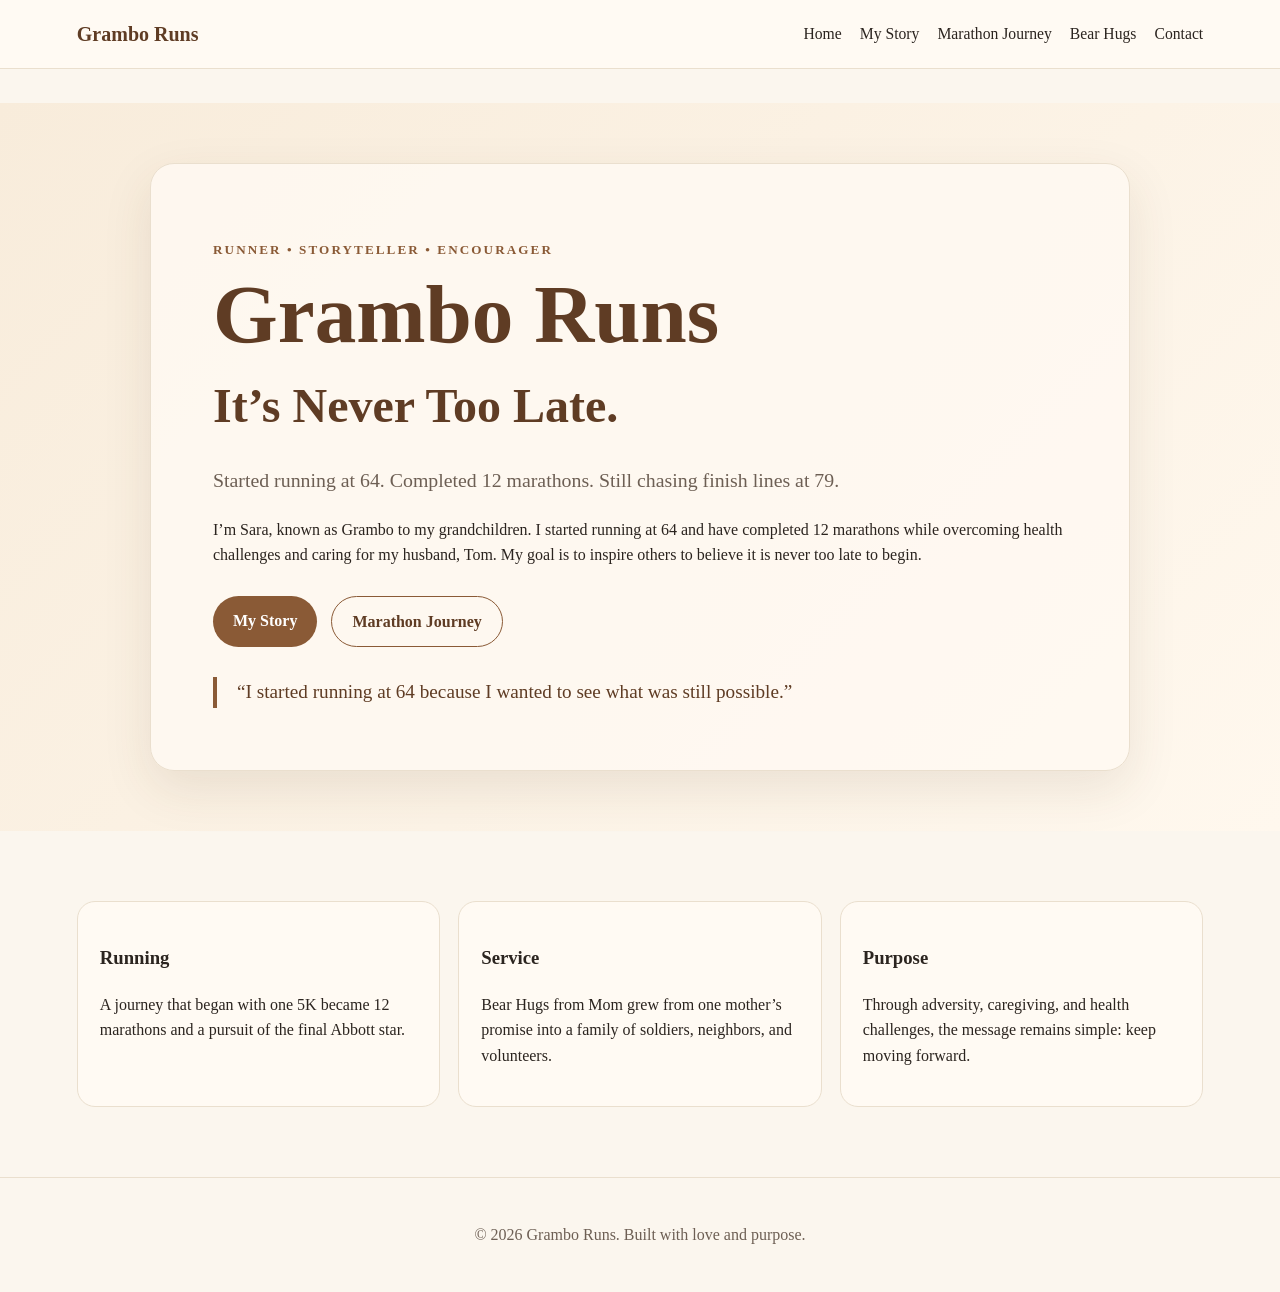
==== index.html @ eb4a025d "Add files via upload Initial site upload" ====
<!doctype html>
<html lang="en">
<head>
  <meta charset="utf-8" />
  <meta name="viewport" content="width=device-width, initial-scale=1" />
  <title>Grambo Runs | It's Never Too Late</title>
  <meta name="description" content="Grambo Runs shares Sara's journey from starting running at 64 to completing 12 marathons at 79, along with her story of resilience, service, healthy aging, and Bear Hugs from Mom." />
  <link rel="stylesheet" href="styles.css" />
</head>
<body>
  <header class="site-header">
    <a class="brand" href="index.html">Grambo Runs</a>
    <nav>
      <a href="index.html">Home</a>
      <a href="my-story.html">My Story</a>
      <a href="marathon-journey.html">Marathon Journey</a>
      <a href="bear-hugs.html">Bear Hugs</a>
      <a href="contact.html">Contact</a>
    </nav>
  </header>

  <main>
    <section class="hero">
      <div class="hero-card">
        <p class="eyebrow">Runner • Storyteller • Encourager</p>
        <h1>Grambo Runs</h1>
        <h2>It’s Never Too Late.</h2>
        <p class="subtitle">Started running at 64. Completed 12 marathons. Still chasing finish lines at 79.</p>
        <p>I’m Sara, known as Grambo to my grandchildren. I started running at 64 and have completed 12 marathons while overcoming health challenges and caring for my husband, Tom. My goal is to inspire others to believe it is never too late to begin.</p>
        <div class="buttons">
          <a class="button" href="my-story.html">My Story</a>
          <a class="button secondary" href="marathon-journey.html">Marathon Journey</a>
        </div>
        <blockquote>“I started running at 64 because I wanted to see what was still possible.”</blockquote>
      </div>
    </section>

    <section class="three-cards">
      <article>
        <h3>Running</h3>
        <p>A journey that began with one 5K became 12 marathons and a pursuit of the final Abbott star.</p>
      </article>
      <article>
        <h3>Service</h3>
        <p>Bear Hugs from Mom grew from one mother’s promise into a family of soldiers, neighbors, and volunteers.</p>
      </article>
      <article>
        <h3>Purpose</h3>
        <p>Through adversity, caregiving, and health challenges, the message remains simple: keep moving forward.</p>
      </article>
    </section>
  </main>

  <footer>
    <p>© <span id="year"></span> Grambo Runs. Built with love and purpose.</p>
  </footer>
  <script src="script.js"></script>
</body>
</html>
---- styles.css ----
:root {
  --bg: #fbf6ee;
  --paper: #fffaf3;
  --text: #2b241f;
  --muted: #6d5f54;
  --accent: #8a5a36;
  --accent-dark: #5f3c24;
  --line: #eadfce;
}

* { box-sizing: border-box; }
body {
  margin: 0;
  font-family: Georgia, 'Times New Roman', serif;
  color: var(--text);
  background: var(--bg);
  line-height: 1.6;
}

.site-header {
  display: flex;
  justify-content: space-between;
  align-items: center;
  padding: 18px 6vw;
  background: rgba(255, 250, 243, 0.92);
  border-bottom: 1px solid var(--line);
  position: sticky;
  top: 0;
}

.brand {
  font-weight: 700;
  color: var(--accent-dark);
  text-decoration: none;
  font-size: 1.25rem;
}

nav { display: flex; gap: 18px; flex-wrap: wrap; }
nav a {
  color: var(--text);
  text-decoration: none;
  font-size: 0.98rem;
}
nav a:hover { color: var(--accent); }

.hero {
  min-height: 78vh;
  display: grid;
  place-items: center;
  padding: 60px 6vw;
  background: linear-gradient(135deg, #f8ecdb, #fff8ee);
}

.hero-card, .page {
  width: min(980px, 100%);
  background: rgba(255, 250, 243, 0.86);
  padding: clamp(28px, 5vw, 62px);
  border: 1px solid var(--line);
  border-radius: 24px;
  box-shadow: 0 18px 50px rgba(83, 55, 33, 0.10);
}

.eyebrow {
  color: var(--accent);
  text-transform: uppercase;
  letter-spacing: 0.16em;
  font-size: 0.82rem;
  font-weight: 700;
}

h1 {
  font-size: clamp(2.5rem, 7vw, 5.2rem);
  line-height: 1;
  margin: 0 0 12px;
  color: var(--accent-dark);
}

h2 { color: var(--accent-dark); margin-top: 36px; }
.hero h2 {
  font-size: clamp(1.6rem, 4vw, 3rem);
  margin: 0 0 18px;
}

.subtitle, .lead {
  font-size: 1.24rem;
  color: var(--muted);
}

.buttons { display: flex; gap: 14px; flex-wrap: wrap; margin: 28px 0; }
.button {
  display: inline-block;
  background: var(--accent);
  color: white;
  text-decoration: none;
  padding: 12px 20px;
  border-radius: 999px;
  font-weight: 700;
}
.button.secondary {
  background: transparent;
  color: var(--accent-dark);
  border: 1px solid var(--accent);
}

blockquote {
  margin: 30px 0 0;
  padding-left: 20px;
  border-left: 4px solid var(--accent);
  font-size: 1.2rem;
  color: var(--accent-dark);
}

.three-cards, .race-grid {
  display: grid;
  grid-template-columns: repeat(auto-fit, minmax(230px, 1fr));
  gap: 18px;
  padding: 36px 6vw 70px;
}

.three-cards article, .race-grid article {
  background: var(--paper);
  border: 1px solid var(--line);
  border-radius: 18px;
  padding: 22px;
}

.page { margin: 48px auto; }
.page h1 { font-size: clamp(2.2rem, 5vw, 4rem); }
section { margin-top: 34px; }

footer {
  text-align: center;
  color: var(--muted);
  padding: 28px 6vw;
  border-top: 1px solid var(--line);
}

@media (max-width: 760px) {
  .site-header { align-items: flex-start; flex-direction: column; gap: 12px; }
  nav { gap: 12px; }
}
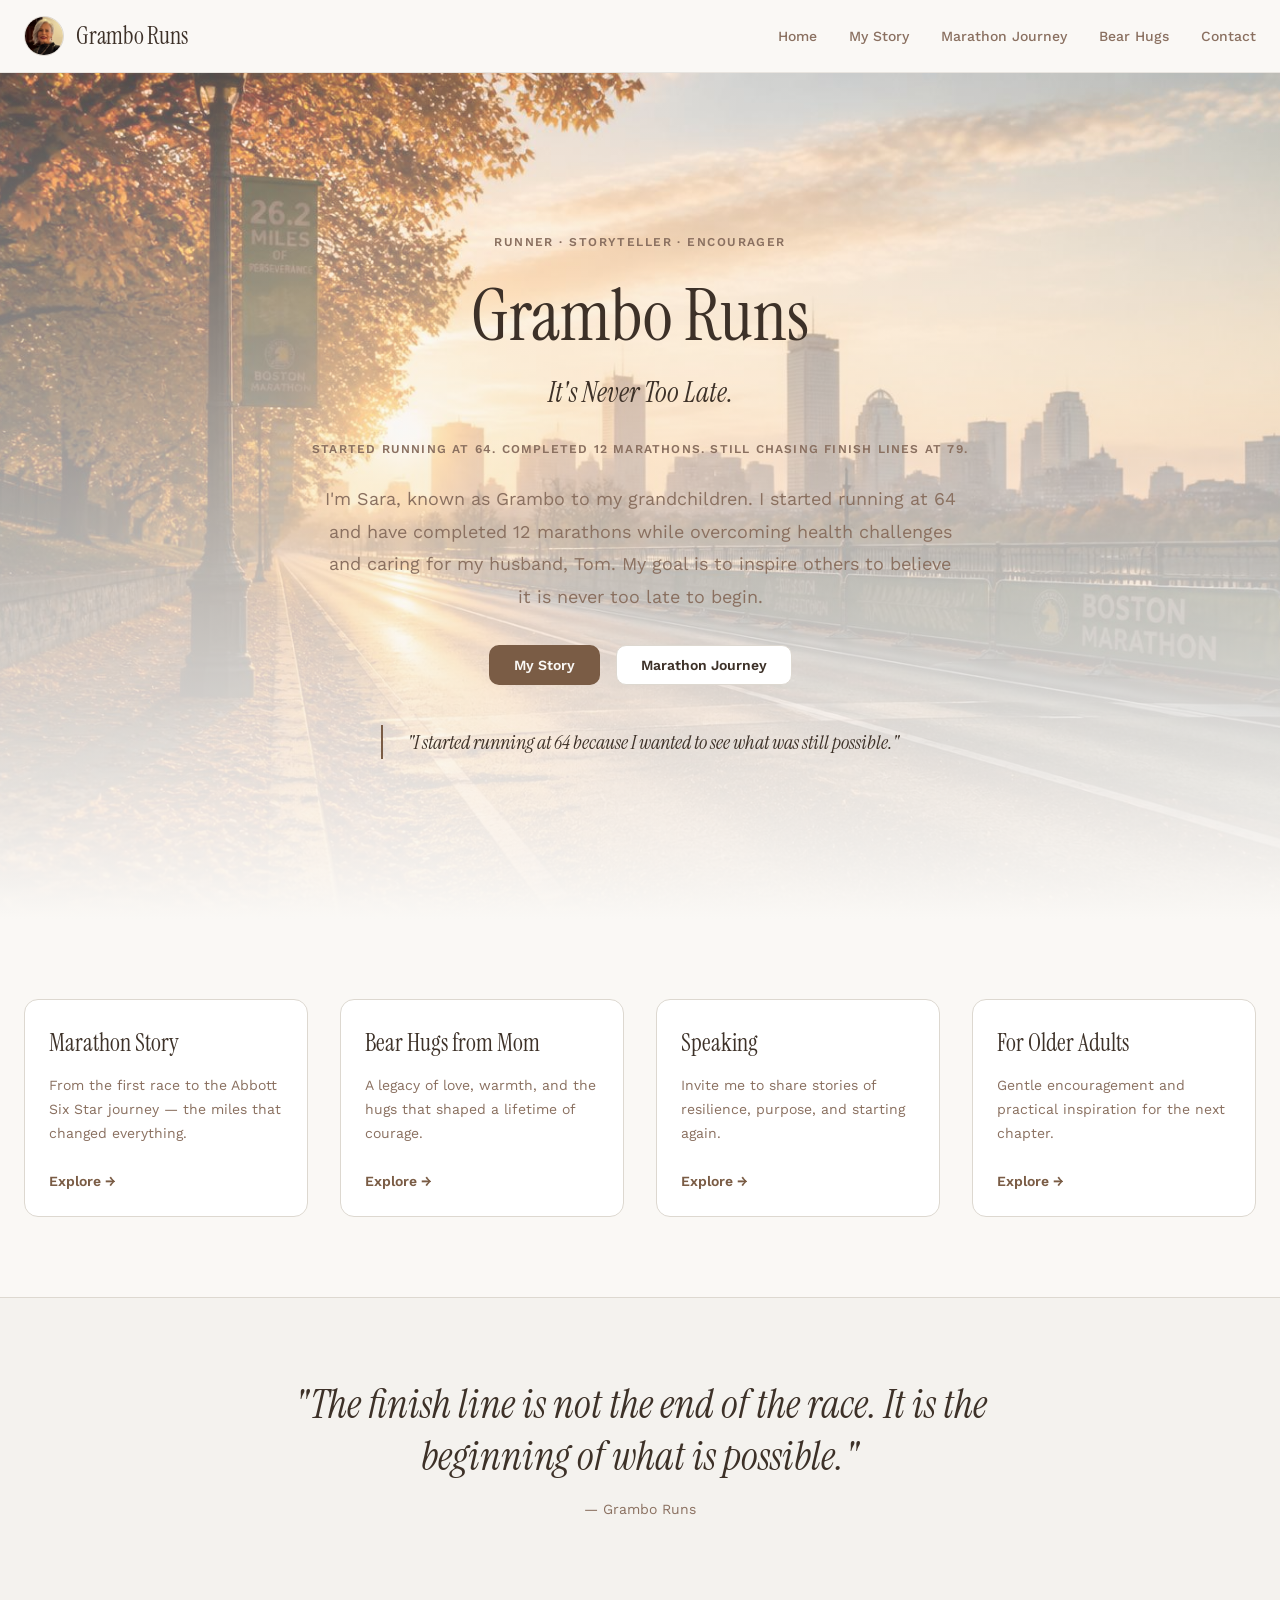
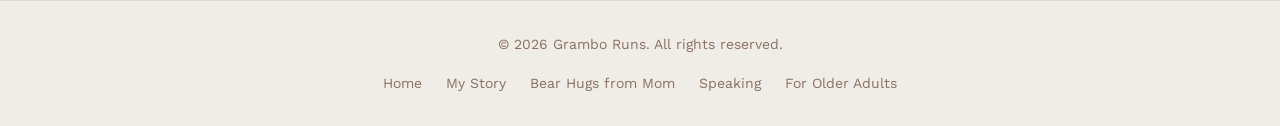
==== commit 66a7b2c0: "Add files via upload" ====
--- a/index.html
+++ b/index.html
@@ -1,59 +1,134 @@
-<!doctype html>
+<!DOCTYPE html>
 <html lang="en">
 <head>
   <meta charset="utf-8" />
   <meta name="viewport" content="width=device-width, initial-scale=1" />
-  <title>Grambo Runs | It's Never Too Late</title>
-  <meta name="description" content="Grambo Runs shares Sara's journey from starting running at 64 to completing 12 marathons at 79, along with her story of resilience, service, healthy aging, and Bear Hugs from Mom." />
+  <title>Grambo Runs — Runner, Storyteller, Encourager</title>
+  <meta name="description" content="A personal home for marathon stories, the Bear Hugs from Mom legacy, the Abbott Six Star journey, speaking opportunities, and encouragement for older adults." />
+  <meta property="og:title" content="Grambo Runs — Runner, Storyteller, Encourager" />
+  <meta property="og:description" content="A personal home for marathon stories, the Bear Hugs from Mom legacy, the Abbott Six Star journey, speaking opportunities, and encouragement for older adults." />
+  <meta property="og:type" content="website" />
+  <link rel="preconnect" href="https://fonts.googleapis.com" />
+  <link rel="preconnect" href="https://fonts.gstatic.com" crossorigin />
+  <link href="https://fonts.googleapis.com/css2?family=Instrument+Serif:ital@0;1&family=Work+Sans:ital,wght@0,400;0,500;0,600;0,700;1,400&display=swap" rel="stylesheet" />
   <link rel="stylesheet" href="styles.css" />
 </head>
 <body>
+
+<div class="page-wrapper">
+
+  <!-- HEADER -->
   <header class="site-header">
-    <a class="brand" href="index.html">Grambo Runs</a>
-    <nav>
-      <a href="index.html">Home</a>
-      <a href="my-story.html">My Story</a>
-      <a href="marathon-journey.html">Marathon Journey</a>
-      <a href="bear-hugs.html">Bear Hugs</a>
-      <a href="contact.html">Contact</a>
-    </nav>
+    <div class="header-inner">
+      <a href="index.html" class="site-logo">
+        <img src="assets/grambo-photo.jpg" alt="Grambo Runs" class="avatar" />
+        Grambo Runs
+      </a>
+      <nav class="site-nav desktop-nav" aria-label="Main navigation">
+        <a href="index.html">Home</a>
+        <a href="about.html">My Story</a>
+        <a href="about.html">Marathon Journey</a>
+        <a href="legacy.html">Bear Hugs</a>
+        <a href="speaking.html">Contact</a>
+      </nav>
+      <div class="mobile-nav mobile-nav-wrapper">
+        <button id="mobile-toggle" class="mobile-nav-toggle" aria-label="Open menu" aria-expanded="false" aria-controls="mobile-menu">
+          <svg class="icon-menu" xmlns="http://www.w3.org/2000/svg" width="24" height="24" viewBox="0 0 24 24" fill="none" stroke="currentColor" stroke-width="2" stroke-linecap="round" stroke-linejoin="round">
+            <line x1="3" y1="6" x2="21" y2="6"/><line x1="3" y1="12" x2="21" y2="12"/><line x1="3" y1="18" x2="21" y2="18"/>
+          </svg>
+          <svg class="icon-close" xmlns="http://www.w3.org/2000/svg" width="24" height="24" viewBox="0 0 24 24" fill="none" stroke="currentColor" stroke-width="2" stroke-linecap="round" stroke-linejoin="round">
+            <line x1="18" y1="6" x2="6" y2="18"/><line x1="6" y1="6" x2="18" y2="18"/>
+          </svg>
+        </button>
+        <nav id="mobile-menu" class="mobile-nav-menu" aria-label="Mobile navigation">
+          <a href="index.html">Home</a>
+          <a href="about.html">My Story</a>
+          <a href="about.html">Marathon Journey</a>
+          <a href="legacy.html">Bear Hugs</a>
+          <a href="speaking.html">Contact</a>
+        </nav>
+      </div>
+    </div>
   </header>
 
   <main>
+
+    <!-- HERO -->
     <section class="hero">
-      <div class="hero-card">
-        <p class="eyebrow">Runner • Storyteller • Encourager</p>
+      <div class="hero-bg">
+        <img src="assets/hero.jpg" alt="Golden-hour marathon road with city skyline in the distance" width="1440" height="900" loading="eager" />
+      </div>
+      <div class="hero-content">
+        <p class="hero-eyebrow">Runner · Storyteller · Encourager</p>
         <h1>Grambo Runs</h1>
-        <h2>It’s Never Too Late.</h2>
-        <p class="subtitle">Started running at 64. Completed 12 marathons. Still chasing finish lines at 79.</p>
-        <p>I’m Sara, known as Grambo to my grandchildren. I started running at 64 and have completed 12 marathons while overcoming health challenges and caring for my husband, Tom. My goal is to inspire others to believe it is never too late to begin.</p>
-        <div class="buttons">
-          <a class="button" href="my-story.html">My Story</a>
-          <a class="button secondary" href="marathon-journey.html">Marathon Journey</a>
+        <p class="hero-tagline">It's Never Too Late.</p>
+        <p class="hero-stats">Started running at 64. Completed 12 marathons. Still chasing finish lines at 79.</p>
+        <p class="hero-intro">
+          I'm Sara, known as Grambo to my grandchildren. I started running at 64 and have completed 12 marathons while overcoming health challenges and caring for my husband, Tom. My goal is to inspire others to believe it is never too late to begin.
+        </p>
+        <div class="hero-btns">
+          <a href="about.html" class="btn btn-primary">My Story</a>
+          <a href="about.html" class="btn btn-outline">Marathon Journey</a>
         </div>
-        <blockquote>“I started running at 64 because I wanted to see what was still possible.”</blockquote>
+        <blockquote class="hero-quote">
+          "I started running at 64 because I wanted to see what was still possible."
+        </blockquote>
       </div>
     </section>
 
-    <section class="three-cards">
-      <article>
-        <h3>Running</h3>
-        <p>A journey that began with one 5K became 12 marathons and a pursuit of the final Abbott star.</p>
-      </article>
-      <article>
-        <h3>Service</h3>
-        <p>Bear Hugs from Mom grew from one mother’s promise into a family of soldiers, neighbors, and volunteers.</p>
-      </article>
-      <article>
-        <h3>Purpose</h3>
-        <p>Through adversity, caregiving, and health challenges, the message remains simple: keep moving forward.</p>
-      </article>
+    <!-- HIGHLIGHT CARDS -->
+    <section class="highlights">
+      <div class="highlights-grid">
+        <a href="about.html" class="highlight-card">
+          <h3>Marathon Story</h3>
+          <p>From the first race to the Abbott Six Star journey — the miles that changed everything.</p>
+          <span class="highlight-card-arrow">Explore →</span>
+        </a>
+        <a href="legacy.html" class="highlight-card">
+          <h3>Bear Hugs from Mom</h3>
+          <p>A legacy of love, warmth, and the hugs that shaped a lifetime of courage.</p>
+          <span class="highlight-card-arrow">Explore →</span>
+        </a>
+        <a href="speaking.html" class="highlight-card">
+          <h3>Speaking</h3>
+          <p>Invite me to share stories of resilience, purpose, and starting again.</p>
+          <span class="highlight-card-arrow">Explore →</span>
+        </a>
+        <a href="encourage.html" class="highlight-card">
+          <h3>For Older Adults</h3>
+          <p>Gentle encouragement and practical inspiration for the next chapter.</p>
+          <span class="highlight-card-arrow">Explore →</span>
+        </a>
+      </div>
     </section>
+
+    <!-- CLOSING QUOTE / CTA -->
+    <section class="cta-band">
+      <div class="cta-band-inner">
+        <blockquote>
+          "The finish line is not the end of the race. It is the beginning of what is possible."
+        </blockquote>
+        <cite>— Grambo Runs</cite>
+      </div>
+    </section>
+
   </main>
 
-  <footer>
-    <p>© <span id="year"></span> Grambo Runs. Built with love and purpose.</p>
+  <!-- FOOTER -->
+  <footer class="site-footer">
+    <p>&copy; <span id="yr"></span> Grambo Runs. All rights reserved.</p>
+    <nav aria-label="Footer navigation">
+      <a href="index.html">Home</a>
+      <a href="about.html">My Story</a>
+      <a href="legacy.html">Bear Hugs from Mom</a>
+      <a href="speaking.html">Speaking</a>
+      <a href="encourage.html">For Older Adults</a>
+    </nav>
   </footer>
-  <script src="script.js"></script>
+
+</div>
+
+<script src="nav.js"></script>
+<script>document.getElementById('yr').textContent = new Date().getFullYear();</script>
 </body>
 </html>
--- a/styles.css
+++ b/styles.css
@@ -1,141 +1,551 @@
+/* ============================================================
+   Grambo Runs — Warm Editorial Design System
+   ============================================================ */
+
+@import url('https://fonts.googleapis.com/css2?family=Instrument+Serif:ital@0;1&family=Work+Sans:ital,wght@0,400;0,500;0,600;0,700;1,400&display=swap');
+
 :root {
-  --bg: #fbf6ee;
-  --paper: #fffaf3;
-  --text: #2b241f;
-  --muted: #6d5f54;
-  --accent: #8a5a36;
-  --accent-dark: #5f3c24;
-  --line: #eadfce;
-}
-
-* { box-sizing: border-box; }
+  --radius: 0.625rem;
+  --background:         #faf8f5;
+  --foreground:         #3d3128;
+  --card:               #ffffff;
+  --card-foreground:    #3d3128;
+  --primary:            #7a5c45;
+  --primary-foreground: #faf8f5;
+  --secondary:          #f0ede8;
+  --secondary-foreground:#5c4a3b;
+  --muted:              #f0ede8;
+  --muted-foreground:   #8a7060;
+  --accent:             #6b8f6b;
+  --accent-foreground:  #faf8f5;
+  --border:             #ddd8d0;
+  --input:              #ddd8d0;
+  --ring:               #8a6850;
+  --font-serif:         'Instrument Serif', Georgia, ui-serif, serif;
+  --font-sans:          'Work Sans', ui-sans-serif, system-ui, sans-serif;
+}
+
+*, *::before, *::after { box-sizing: border-box; margin: 0; padding: 0; }
+
+html { scroll-behavior: smooth; }
+
 body {
-  margin: 0;
-  font-family: Georgia, 'Times New Roman', serif;
-  color: var(--text);
-  background: var(--bg);
+  background-color: var(--background);
+  color: var(--foreground);
+  font-family: var(--font-sans);
   line-height: 1.6;
-}
-
+  min-height: 100vh;
+  display: flex;
+  flex-direction: column;
+}
+
+img { max-width: 100%; display: block; }
+a  { color: inherit; text-decoration: none; }
+
+h1, h2, h3, h4, h5, h6 { font-family: var(--font-serif); }
+
+/* ---- Layout ---- */
+.page-wrapper { display: flex; flex-direction: column; min-height: 100vh; }
+main { flex: 1; }
+
+/* ============================================================
+   HEADER
+   ============================================================ */
 .site-header {
-  display: flex;
-  justify-content: space-between;
-  align-items: center;
-  padding: 18px 6vw;
-  background: rgba(255, 250, 243, 0.92);
-  border-bottom: 1px solid var(--line);
   position: sticky;
   top: 0;
-}
-
-.brand {
+  z-index: 50;
+  border-bottom: 1px solid color-mix(in srgb, var(--border) 60%, transparent);
+  background: color-mix(in srgb, var(--background) 90%, transparent);
+  backdrop-filter: blur(8px);
+  -webkit-backdrop-filter: blur(8px);
+}
+
+.header-inner {
+  max-width: 88rem;
+  margin: 0 auto;
+  padding: 1rem 1.5rem;
+  display: flex;
+  align-items: center;
+  justify-content: space-between;
+  gap: 1rem;
+}
+
+.site-logo {
+  display: flex;
+  align-items: center;
+  gap: 0.75rem;
+  font-family: var(--font-serif);
+  font-size: 1.5rem;
+  font-weight: 500;
+  letter-spacing: -0.01em;
+  color: var(--foreground);
+}
+
+.avatar {
+  width: 2.5rem;
+  height: 2.5rem;
+  border-radius: 50%;
+  border: 1px solid var(--border);
+  object-fit: cover;
+  flex-shrink: 0;
+}
+
+.site-nav { display: flex; gap: 2rem; }
+
+.site-nav a {
+  font-size: 0.875rem;
+  font-weight: 500;
+  color: var(--muted-foreground);
+  transition: color 0.15s;
+}
+
+.site-nav a:hover,
+.site-nav a.active { color: var(--foreground); }
+
+/* Mobile nav */
+.mobile-nav { display: none; }
+
+.mobile-nav-toggle {
+  background: none;
+  border: none;
+  cursor: pointer;
+  padding: 0.5rem;
+  color: var(--muted-foreground);
+  border-radius: 0.375rem;
+  transition: color 0.15s;
+}
+.mobile-nav-toggle:hover { color: var(--foreground); }
+
+.mobile-nav-toggle svg { display: block; }
+.mobile-nav-toggle .icon-close { display: none; }
+.mobile-nav-toggle.open .icon-menu { display: none; }
+.mobile-nav-toggle.open .icon-close { display: block; }
+
+.mobile-nav-menu {
+  display: none;
+  position: absolute;
+  right: 1.5rem;
+  top: calc(100% + 0.5rem);
+  width: 12rem;
+  background: var(--card);
+  border: 1px solid var(--border);
+  border-radius: 0.5rem;
+  padding: 0.5rem;
+  box-shadow: 0 4px 12px rgba(0,0,0,0.1);
+}
+.mobile-nav-menu.open { display: block; }
+.mobile-nav-menu a {
+  display: block;
+  padding: 0.5rem 0.75rem;
+  font-size: 0.875rem;
+  font-weight: 500;
+  color: var(--card-foreground);
+  border-radius: 0.375rem;
+  transition: background 0.15s;
+}
+.mobile-nav-menu a:hover { background: var(--secondary); }
+
+.mobile-nav-wrapper { position: relative; }
+
+@media (max-width: 767px) {
+  .desktop-nav { display: none !important; }
+  .mobile-nav { display: block; }
+}
+
+/* ============================================================
+   FOOTER
+   ============================================================ */
+.site-footer {
+  border-top: 1px solid var(--border);
+  background: var(--secondary);
+  padding: 2rem 1.5rem;
+  text-align: center;
+}
+.site-footer p {
+  font-size: 0.875rem;
+  color: var(--muted-foreground);
+}
+.site-footer nav {
+  display: flex;
+  flex-wrap: wrap;
+  justify-content: center;
+  gap: 1.5rem;
+  margin-top: 1rem;
+}
+.site-footer nav a {
+  font-size: 0.875rem;
+  color: var(--muted-foreground);
+  transition: color 0.15s;
+}
+.site-footer nav a:hover { color: var(--foreground); }
+
+/* ============================================================
+   BUTTONS
+   ============================================================ */
+.btn {
+  display: inline-flex;
+  align-items: center;
+  justify-content: center;
+  border-radius: var(--radius);
+  padding: 0.75rem 1.5rem;
+  font-size: 0.875rem;
+  font-weight: 600;
+  cursor: pointer;
+  transition: background 0.15s, border-color 0.15s, transform 0.15s;
+  text-decoration: none;
+  border: 1px solid transparent;
+  line-height: 1;
+}
+.btn-primary {
+  background: var(--primary);
+  color: var(--primary-foreground);
+}
+.btn-primary:hover { background: color-mix(in srgb, var(--primary) 85%, #000); }
+
+.btn-outline {
+  background: var(--card);
+  color: var(--card-foreground);
+  border-color: var(--border);
+}
+.btn-outline:hover { background: var(--secondary); }
+
+/* ============================================================
+   HERO — Home Page
+   ============================================================ */
+.hero {
+  position: relative;
+  overflow: hidden;
+}
+
+.hero-bg {
+  position: absolute;
+  inset: 0;
+}
+
+.hero-bg img {
+  width: 100%;
+  height: 100%;
+  object-fit: cover;
+}
+
+.hero-bg::after {
+  content: '';
+  position: absolute;
+  inset: 0;
+  background: linear-gradient(
+    to bottom,
+    rgba(250,248,245,0.3) 0%,
+    rgba(250,248,245,0.6) 40%,
+    rgba(250,248,245,1) 100%
+  );
+}
+
+.hero-content {
+  position: relative;
+  max-width: 56rem;
+  margin: 0 auto;
+  padding: 6rem 1.5rem;
+  text-align: center;
+  display: flex;
+  flex-direction: column;
+  align-items: center;
+}
+
+@media (min-width: 768px) {
+  .hero-content { padding: 10rem 1.5rem; }
+}
+
+.hero-eyebrow {
+  font-size: 0.75rem;
+  font-weight: 600;
+  letter-spacing: 0.12em;
+  text-transform: uppercase;
+  color: var(--muted-foreground);
+}
+
+.hero h1 {
+  margin-top: 1.5rem;
+  font-size: clamp(3rem, 8vw, 4.5rem);
+  font-weight: 500;
+  line-height: 1.1;
+  color: var(--foreground);
+}
+
+.hero-tagline {
+  margin-top: 1rem;
+  font-family: var(--font-serif);
+  font-size: clamp(1.25rem, 3vw, 1.75rem);
+  font-style: italic;
+  color: var(--foreground);
+}
+
+.hero-stats {
+  margin-top: 1.5rem;
+  font-size: 0.75rem;
+  font-weight: 600;
+  letter-spacing: 0.1em;
+  text-transform: uppercase;
+  color: var(--muted-foreground);
+}
+
+.hero p.hero-intro {
+  margin-top: 1.5rem;
+  max-width: 40rem;
+  font-size: 1.125rem;
+  line-height: 1.8;
+  color: var(--muted-foreground);
+}
+
+.hero-btns {
+  margin-top: 2rem;
+  display: flex;
+  flex-wrap: wrap;
+  justify-content: center;
+  gap: 1rem;
+}
+
+.hero-quote {
+  margin-top: 2.5rem;
+  max-width: 36rem;
+  border-left: 2px solid var(--primary);
+  padding-left: 1.5rem;
+  text-align: left;
+  font-family: var(--font-serif);
+  font-size: 1.25rem;
+  font-style: italic;
+  line-height: 1.7;
+  color: var(--foreground);
+}
+
+/* ============================================================
+   HIGHLIGHT CARDS — Home Page
+   ============================================================ */
+.highlights {
+  max-width: 88rem;
+  margin: 0 auto;
+  padding: 5rem 1.5rem;
+}
+
+.highlights-grid {
+  display: grid;
+  gap: 2rem;
+  grid-template-columns: 1fr;
+}
+
+@media (min-width: 768px) {
+  .highlights-grid { grid-template-columns: repeat(2, 1fr); }
+}
+@media (min-width: 1024px) {
+  .highlights-grid { grid-template-columns: repeat(4, 1fr); }
+}
+
+.highlight-card {
+  display: flex;
+  flex-direction: column;
+  border: 1px solid var(--border);
+  background: var(--card);
+  border-radius: calc(var(--radius) + 4px);
+  padding: 1.5rem;
+  text-decoration: none;
+  transition: transform 0.2s, box-shadow 0.2s;
+  color: var(--card-foreground);
+}
+.highlight-card:hover {
+  transform: translateY(-4px);
+  box-shadow: 0 8px 24px rgba(0,0,0,0.1);
+}
+.highlight-card h3 {
+  font-family: var(--font-serif);
+  font-size: 1.5rem;
+  font-weight: 500;
+}
+.highlight-card p {
+  margin-top: 0.75rem;
+  font-size: 0.875rem;
+  line-height: 1.7;
+  color: var(--muted-foreground);
+}
+.highlight-card-arrow {
+  margin-top: auto;
+  padding-top: 1.5rem;
+  font-size: 0.875rem;
+  font-weight: 600;
+  color: var(--primary);
+}
+.highlight-card:hover .highlight-card-arrow { text-decoration: underline; }
+
+/* ============================================================
+   CLOSING CTA BAND — Home Page
+   ============================================================ */
+.cta-band {
+  border-top: 1px solid var(--border);
+  background: color-mix(in srgb, var(--secondary) 50%, transparent);
+}
+.cta-band-inner {
+  max-width: 56rem;
+  margin: 0 auto;
+  padding: 5rem 1.5rem;
+  text-align: center;
+}
+.cta-band blockquote {
+  font-family: var(--font-serif);
+  font-size: clamp(1.5rem, 4vw, 2.5rem);
+  font-weight: 500;
+  font-style: italic;
+  line-height: 1.3;
+  color: var(--foreground);
+}
+.cta-band cite {
+  display: block;
+  margin-top: 1rem;
+  font-size: 0.875rem;
+  font-style: normal;
+  color: var(--muted-foreground);
+}
+
+/* ============================================================
+   INTERIOR PAGE LAYOUT
+   ============================================================ */
+.page-content {
+  max-width: 48rem;
+  margin: 0 auto;
+  padding: 4rem 1.5rem 6rem;
+}
+@media (min-width: 768px) {
+  .page-content { padding: 6rem 1.5rem 8rem; }
+}
+
+.page-eyebrow {
+  font-size: 0.75rem;
+  font-weight: 600;
+  letter-spacing: 0.12em;
+  text-transform: uppercase;
+  color: var(--muted-foreground);
+}
+
+.page-content h1 {
+  margin-top: 1rem;
+  font-size: clamp(2.5rem, 6vw, 3.75rem);
+  font-weight: 500;
+  line-height: 1.15;
+  color: var(--foreground);
+}
+
+.prose {
+  margin-top: 2.5rem;
+}
+
+.prose p,
+.prose li {
+  font-size: 1.125rem;
+  line-height: 1.8;
+  color: var(--foreground);
+}
+
+.prose p + p { margin-top: 1.5rem; }
+
+.prose h2 {
+  margin-top: 3rem;
+  font-size: 1.5rem;
+  font-weight: 500;
+  color: var(--foreground);
+}
+
+.prose ul {
+  list-style-type: disc;
+  padding-left: 1.5rem;
+  margin-top: 1rem;
+}
+
+.prose ul li + li { margin-top: 0.75rem; }
+
+.prose blockquote {
+  padding-left: 1.5rem;
+  border-left: 2px solid var(--primary);
+  font-family: var(--font-serif);
+  font-size: 1.25rem;
+  font-style: italic;
+  color: var(--foreground);
+  margin-top: 1.5rem;
+}
+
+/* Profile photo */
+.profile-photo {
+  margin-top: 2rem;
+  width: 12rem;
+  height: 12rem;
+  border-radius: 1rem;
+  object-fit: cover;
+  border: 1px solid var(--border);
+}
+@media (min-width: 768px) {
+  .profile-photo { width: 14rem; height: 14rem; }
+}
+
+/* Card panel inside prose */
+.prose-card {
+  margin-top: 3rem;
+  border: 1px solid var(--border);
+  background: var(--card);
+  border-radius: calc(var(--radius) + 4px);
+  padding: 2rem;
+}
+.prose-card h3 {
+  font-family: var(--font-serif);
+  font-size: 1.5rem;
+  font-weight: 500;
+  color: var(--card-foreground);
+}
+.prose-card p {
+  margin-top: 0.75rem;
+  color: var(--muted-foreground);
+  font-size: 1rem;
+  line-height: 1.7;
+}
+.prose-card .btn { margin-top: 1.5rem; }
+
+/* Accent pull-quote panel */
+.pull-quote-panel {
+  margin-top: 3rem;
+  border: 1px solid var(--border);
+  background: color-mix(in srgb, var(--accent) 10%, transparent);
+  border-radius: calc(var(--radius) + 4px);
+  padding: 2rem;
+}
+.pull-quote-panel p {
+  font-family: var(--font-serif);
+  font-size: 1.5rem;
+  font-weight: 500;
+  font-style: italic;
+  color: var(--foreground);
+  line-height: 1.4;
+}
+
+/* ============================================================
+   404 PAGE
+   ============================================================ */
+.not-found {
+  display: flex;
+  min-height: 80vh;
+  align-items: center;
+  justify-content: center;
+  padding: 2rem;
+  text-align: center;
+}
+.not-found h1 {
+  font-size: 5rem;
   font-weight: 700;
-  color: var(--accent-dark);
-  text-decoration: none;
+  color: var(--foreground);
+}
+.not-found h2 {
+  margin-top: 1rem;
   font-size: 1.25rem;
-}
-
-nav { display: flex; gap: 18px; flex-wrap: wrap; }
-nav a {
-  color: var(--text);
-  text-decoration: none;
-  font-size: 0.98rem;
-}
-nav a:hover { color: var(--accent); }
-
-.hero {
-  min-height: 78vh;
-  display: grid;
-  place-items: center;
-  padding: 60px 6vw;
-  background: linear-gradient(135deg, #f8ecdb, #fff8ee);
-}
-
-.hero-card, .page {
-  width: min(980px, 100%);
-  background: rgba(255, 250, 243, 0.86);
-  padding: clamp(28px, 5vw, 62px);
-  border: 1px solid var(--line);
-  border-radius: 24px;
-  box-shadow: 0 18px 50px rgba(83, 55, 33, 0.10);
-}
-
-.eyebrow {
-  color: var(--accent);
-  text-transform: uppercase;
-  letter-spacing: 0.16em;
-  font-size: 0.82rem;
-  font-weight: 700;
-}
-
-h1 {
-  font-size: clamp(2.5rem, 7vw, 5.2rem);
-  line-height: 1;
-  margin: 0 0 12px;
-  color: var(--accent-dark);
-}
-
-h2 { color: var(--accent-dark); margin-top: 36px; }
-.hero h2 {
-  font-size: clamp(1.6rem, 4vw, 3rem);
-  margin: 0 0 18px;
-}
-
-.subtitle, .lead {
-  font-size: 1.24rem;
-  color: var(--muted);
-}
-
-.buttons { display: flex; gap: 14px; flex-wrap: wrap; margin: 28px 0; }
-.button {
-  display: inline-block;
-  background: var(--accent);
-  color: white;
-  text-decoration: none;
-  padding: 12px 20px;
-  border-radius: 999px;
-  font-weight: 700;
-}
-.button.secondary {
-  background: transparent;
-  color: var(--accent-dark);
-  border: 1px solid var(--accent);
-}
-
-blockquote {
-  margin: 30px 0 0;
-  padding-left: 20px;
-  border-left: 4px solid var(--accent);
-  font-size: 1.2rem;
-  color: var(--accent-dark);
-}
-
-.three-cards, .race-grid {
-  display: grid;
-  grid-template-columns: repeat(auto-fit, minmax(230px, 1fr));
-  gap: 18px;
-  padding: 36px 6vw 70px;
-}
-
-.three-cards article, .race-grid article {
-  background: var(--paper);
-  border: 1px solid var(--line);
-  border-radius: 18px;
-  padding: 22px;
-}
-
-.page { margin: 48px auto; }
-.page h1 { font-size: clamp(2.2rem, 5vw, 4rem); }
-section { margin-top: 34px; }
-
-footer {
-  text-align: center;
-  color: var(--muted);
-  padding: 28px 6vw;
-  border-top: 1px solid var(--line);
-}
-
-@media (max-width: 760px) {
-  .site-header { align-items: flex-start; flex-direction: column; gap: 12px; }
-  nav { gap: 12px; }
-}
+  font-weight: 600;
+}
+.not-found p {
+  margin-top: 0.5rem;
+  font-size: 0.875rem;
+  color: var(--muted-foreground);
+}
+.not-found .btn { margin-top: 1.5rem; }
